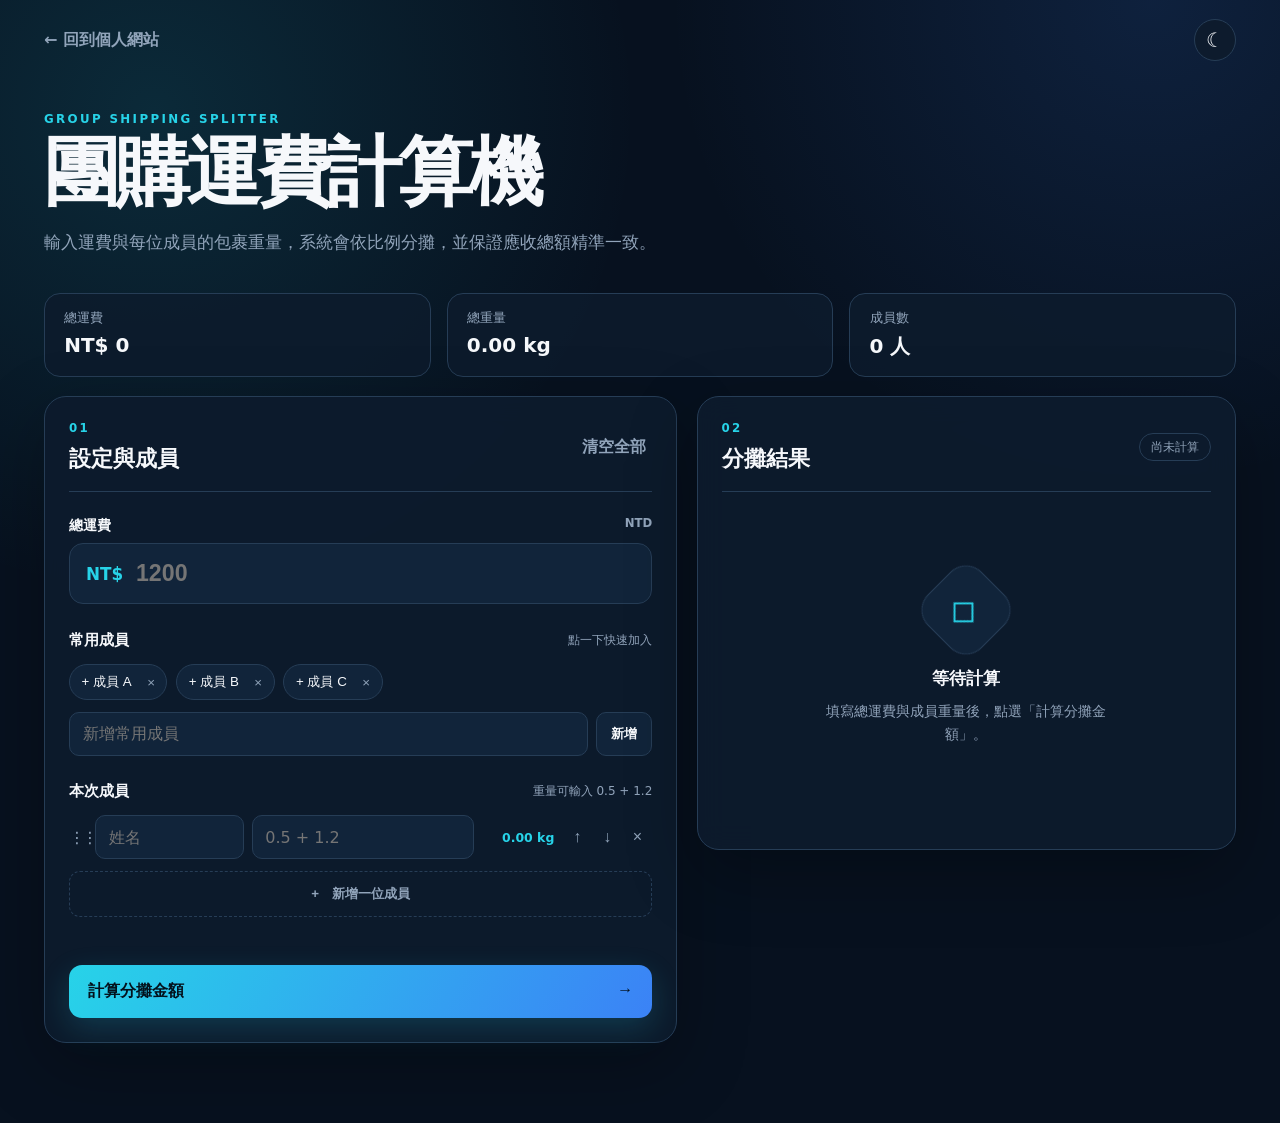
==== shipping-calculator/index.html @ 160c87be "Add optimized group shipping calculator" ====
<!doctype html>
<html lang="zh-Hant">
<head>
  <meta charset="utf-8">
  <meta name="viewport" content="width=device-width, initial-scale=1">
  <meta name="theme-color" content="#07111f">
  <title>團購運費計算機</title>
  <meta name="description" content="依重量比例公平分攤團購運費，支援重量加總、常用成員、複製與 CSV 匯出。">
  <link rel="stylesheet" href="style.css">
</head>
<body>
  <a class="skip-link" href="#calculator">跳到計算區</a>
  <header class="topbar">
    <a class="back-link" href="../" aria-label="回到劉峻瑋個人網站">← <span>回到個人網站</span></a>
    <button id="theme-toggle" class="icon-button" type="button" aria-label="切換深淺色模式" title="切換深淺色模式">☾</button>
  </header>

  <main id="calculator" class="app-shell">
    <section class="hero" aria-labelledby="page-title">
      <p class="eyebrow">GROUP SHIPPING SPLITTER</p>
      <h1 id="page-title">團購運費計算機</h1>
      <p>輸入運費與每位成員的包裹重量，系統會依比例分攤，並保證應收總額精準一致。</p>
    </section>

    <section class="summary-grid" aria-label="計算摘要">
      <article><span>總運費</span><strong id="summary-shipping">NT$ 0</strong></article>
      <article><span>總重量</span><strong id="summary-weight">0.00 kg</strong></article>
      <article><span>成員數</span><strong id="summary-members">0 人</strong></article>
    </section>

    <div class="workspace">
      <section class="panel input-panel" aria-labelledby="input-title">
        <div class="panel-heading">
          <div><p class="step">01</p><h2 id="input-title">設定與成員</h2></div>
          <button id="clear-all" class="text-button danger" type="button">清空全部</button>
        </div>

        <label class="field shipping-field" for="shipping">
          <span>總運費 <small>NTD</small></span>
          <span class="money-input"><b>NT$</b><input id="shipping" inputmode="numeric" type="number" min="1" step="1" placeholder="1200" autocomplete="off"></span>
        </label>

        <div class="presets-block">
          <div class="subheading"><h3>常用成員</h3><span>點一下快速加入</span></div>
          <div id="preset-list" class="preset-list" aria-label="常用成員"></div>
          <form id="preset-form" class="inline-form">
            <label class="sr-only" for="preset-name">新增常用成員姓名</label>
            <input id="preset-name" maxlength="30" placeholder="新增常用成員">
            <button type="submit">新增</button>
          </form>
        </div>

        <div class="members-block">
          <div class="subheading"><h3>本次成員</h3><span>重量可輸入 0.5 + 1.2</span></div>
          <div id="member-list" class="member-list"></div>
          <button id="add-member" class="add-button" type="button">+　新增一位成員</button>
        </div>

        <p id="form-error" class="error-message" role="alert" aria-live="polite"></p>
        <button id="calculate" class="primary-button" type="button">計算分攤金額 <span>→</span></button>
      </section>

      <section class="panel result-panel" aria-labelledby="result-title">
        <div class="panel-heading">
          <div><p class="step">02</p><h2 id="result-title">分攤結果</h2></div>
          <span id="result-status" class="status-pill">尚未計算</span>
        </div>
        <div id="empty-result" class="empty-state">
          <div class="package-icon" aria-hidden="true">◇</div>
          <h3>等待計算</h3>
          <p>填寫總運費與成員重量後，點選「計算分攤金額」。</p>
        </div>
        <div id="result-content" class="result-content" hidden>
          <div class="result-table-wrap">
            <table>
              <thead><tr><th>成員</th><th>重量</th><th>比例</th><th>應付</th></tr></thead>
              <tbody id="result-rows"></tbody>
              <tfoot><tr><th>合計</th><td id="result-weight"></td><td>100%</td><td id="result-total"></td></tr></tfoot>
            </table>
          </div>
          <p class="rounding-note">金額以最大餘數法公平取整，加總必定等於總運費。</p>
          <div class="result-actions">
            <button id="copy-result" type="button">複製結果</button>
            <button id="export-csv" type="button">匯出 CSV</button>
          </div>
          <p id="copy-status" class="copy-status" role="status" aria-live="polite"></p>
        </div>
      </section>
    </div>
  </main>

  <template id="member-template">
    <div class="member-row">
      <span class="drag-handle" aria-hidden="true">⋮⋮</span>
      <label><span class="sr-only">成員姓名</span><input class="member-name" maxlength="30" placeholder="姓名" autocomplete="off"></label>
      <label><span class="sr-only">重量計算式</span><input class="member-weight" inputmode="decimal" placeholder="0.5 + 1.2" autocomplete="off"></label>
      <output class="member-total">0.00 kg</output>
      <div class="row-actions">
        <button class="move-up" type="button" aria-label="上移">↑</button>
        <button class="move-down" type="button" aria-label="下移">↓</button>
        <button class="remove-member" type="button" aria-label="移除成員">×</button>
      </div>
    </div>
  </template>
  <script src="app.js" defer></script>
</body>
</html>
---- shipping-calculator/style.css ----
:root{color-scheme:dark;--bg:#07111f;--panel:#0d1b2d;--panel-2:#11243a;--line:#263d56;--text:#f6f8fb;--muted:#91a4ba;--cyan:#27d3e8;--blue:#3b82f6;--danger:#ff6b7a;--shadow:0 24px 70px rgba(0,0,0,.28)}
[data-theme="light"]{color-scheme:light;--bg:#edf4f8;--panel:#fff;--panel-2:#f4f8fb;--line:#d6e2eb;--text:#102033;--muted:#607286;--cyan:#0891b2;--blue:#2563eb;--danger:#d9364f;--shadow:0 24px 70px rgba(24,55,78,.12)}
*{box-sizing:border-box}html{scroll-behavior:smooth}body{margin:0;min-height:100vh;background:radial-gradient(circle at 12% 10%,rgba(39,211,232,.13),transparent 32%),radial-gradient(circle at 90% 0,rgba(59,130,246,.14),transparent 30%),var(--bg);color:var(--text);font-family:Inter,"Noto Sans TC","Microsoft JhengHei",system-ui,sans-serif}.skip-link{position:fixed;left:1rem;top:-5rem;z-index:20;padding:.7rem 1rem;background:var(--text);color:var(--bg);border-radius:.5rem}.skip-link:focus{top:1rem}.topbar{max-width:1240px;margin:auto;padding:1.2rem 1.5rem;display:flex;justify-content:space-between;align-items:center}.back-link{color:var(--muted);text-decoration:none;font-weight:700}.back-link:hover{color:var(--cyan)}.icon-button{border:1px solid var(--line);background:var(--panel);color:var(--text);width:42px;height:42px;border-radius:50%;font-size:1.25rem;cursor:pointer}.app-shell{max-width:1240px;margin:auto;padding:2rem 1.5rem 5rem}.hero{max-width:760px;margin-bottom:2.25rem}.eyebrow,.step{margin:0 0 .55rem;color:var(--cyan);font-size:.74rem;font-weight:900;letter-spacing:.2em}.hero h1{font-size:clamp(2.3rem,6vw,4.7rem);line-height:1;margin:.1rem 0 1rem;letter-spacing:-.055em}.hero>p:last-child{color:var(--muted);font-size:1.05rem;line-height:1.8}.summary-grid{display:grid;grid-template-columns:repeat(3,1fr);gap:1rem;margin-bottom:1.2rem}.summary-grid article{padding:1rem 1.2rem;border:1px solid var(--line);background:color-mix(in srgb,var(--panel) 86%,transparent);border-radius:16px}.summary-grid span{display:block;color:var(--muted);font-size:.8rem}.summary-grid strong{display:block;margin-top:.35rem;font-size:1.25rem}.workspace{display:grid;grid-template-columns:minmax(0,1.08fr) minmax(380px,.92fr);gap:1.2rem;align-items:start}.panel{background:color-mix(in srgb,var(--panel) 94%,transparent);border:1px solid var(--line);border-radius:22px;padding:1.5rem;box-shadow:var(--shadow);backdrop-filter:blur(14px)}.result-panel{position:sticky;top:1rem}.panel-heading,.subheading{display:flex;align-items:center;justify-content:space-between;gap:1rem}.panel-heading{padding-bottom:1.1rem;border-bottom:1px solid var(--line)}h2,h3{margin:0}h2{font-size:1.35rem}.text-button{border:0;background:none;color:var(--muted);font:inherit;font-weight:700;cursor:pointer}.text-button.danger:hover{color:var(--danger)}.field{display:block;margin:1.5rem 0}.field>span:first-child{display:flex;justify-content:space-between;margin-bottom:.55rem;font-size:.88rem;font-weight:800}.field small{color:var(--muted)}.money-input{display:flex;align-items:center;background:var(--panel-2);border:1px solid var(--line);border-radius:14px;padding:0 1rem}.money-input:focus-within{border-color:var(--cyan);box-shadow:0 0 0 3px rgba(39,211,232,.12)}.money-input b{color:var(--cyan);font-size:1.05rem}.money-input input{width:100%;padding:1rem .8rem;border:0;background:transparent;color:var(--text);font-size:1.45rem;font-weight:850;outline:0}.presets-block,.members-block{margin-top:1.6rem}.subheading{margin-bottom:.8rem}.subheading h3{font-size:.95rem}.subheading span{color:var(--muted);font-size:.75rem}.preset-list{display:flex;flex-wrap:wrap;gap:.55rem;min-height:36px}.preset-chip{display:inline-flex;align-items:center;border:1px solid var(--line);background:var(--panel-2);border-radius:999px;overflow:hidden}.preset-chip button{border:0;background:transparent;color:var(--text);padding:.52rem .72rem;cursor:pointer}.preset-chip .delete-preset{color:var(--muted);padding-left:.25rem}.preset-chip .delete-preset:hover{color:var(--danger)}.inline-form{display:flex;gap:.5rem;margin-top:.7rem}.inline-form input,.member-row input{min-width:0;border:1px solid var(--line);background:var(--panel-2);color:var(--text);border-radius:10px;padding:.72rem .8rem;font:inherit;outline:0}.inline-form input{flex:1}.inline-form button,.result-actions button{border:1px solid var(--line);background:var(--panel-2);color:var(--text);border-radius:10px;padding:.7rem .9rem;font-weight:750;cursor:pointer}input:focus-visible,button:focus-visible,a:focus-visible{outline:3px solid color-mix(in srgb,var(--cyan) 55%,transparent);outline-offset:2px}.member-list{display:grid;gap:.6rem}.member-row{display:grid;grid-template-columns:18px minmax(95px,.8fr) minmax(130px,1.2fr) 72px auto;gap:.5rem;align-items:center}.drag-handle{color:var(--muted);letter-spacing:-.18em}.member-row label,.member-row input{width:100%}.member-total{text-align:right;color:var(--cyan);font-size:.78rem;font-weight:800}.row-actions{display:flex}.row-actions button{width:30px;height:34px;border:0;background:transparent;color:var(--muted);cursor:pointer;font-size:1rem}.row-actions button:hover{color:var(--cyan)}.row-actions .remove-member:hover{color:var(--danger)}.add-button{width:100%;margin-top:.75rem;padding:.8rem;border:1px dashed var(--line);background:transparent;color:var(--muted);border-radius:11px;cursor:pointer;font-weight:750}.add-button:hover{border-color:var(--cyan);color:var(--cyan)}.error-message{min-height:1.4rem;color:var(--danger);font-size:.84rem;margin:.8rem 0}.primary-button{width:100%;border:0;background:linear-gradient(120deg,var(--cyan),var(--blue));color:#03111c;padding:1rem 1.2rem;border-radius:13px;font-size:1rem;font-weight:900;display:flex;justify-content:space-between;cursor:pointer;box-shadow:0 10px 30px rgba(39,211,232,.18)}.primary-button:hover{transform:translateY(-1px);filter:brightness(1.08)}.status-pill{padding:.36rem .7rem;border:1px solid var(--line);border-radius:99px;color:var(--muted);font-size:.72rem}.status-pill.ready{color:var(--cyan);border-color:color-mix(in srgb,var(--cyan) 45%,var(--line));background:color-mix(in srgb,var(--cyan) 8%,transparent)}.empty-state{text-align:center;padding:5rem 1rem}.package-icon{width:76px;height:76px;display:grid;place-items:center;margin:0 auto 1.2rem;border:1px solid var(--line);border-radius:22px;background:var(--panel-2);color:var(--cyan);font-size:2.3rem;transform:rotate(45deg)}.empty-state h3{font-size:1.05rem}.empty-state p{max-width:320px;margin:.65rem auto 0;color:var(--muted);line-height:1.6;font-size:.88rem}.result-content{padding-top:1rem}.result-table-wrap{overflow-x:auto}table{width:100%;border-collapse:collapse;font-variant-numeric:tabular-nums}th,td{padding:.85rem .45rem;border-bottom:1px solid var(--line);text-align:right;white-space:nowrap}th:first-child,td:first-child{text-align:left}thead th{color:var(--muted);font-size:.72rem;text-transform:uppercase}tbody td:last-child,tfoot td:last-child{color:var(--cyan);font-weight:900}tfoot th,tfoot td{border-bottom:0;padding-top:1.1rem}.rounding-note{color:var(--muted);font-size:.75rem;line-height:1.55;padding:.85rem;background:var(--panel-2);border-radius:10px}.result-actions{display:grid;grid-template-columns:1fr 1fr;gap:.6rem;margin-top:1rem}.result-actions button:hover{border-color:var(--cyan);color:var(--cyan)}.copy-status{min-height:1.2rem;text-align:center;color:var(--cyan);font-size:.78rem}.sr-only{position:absolute;width:1px;height:1px;padding:0;margin:-1px;overflow:hidden;clip:rect(0,0,0,0);white-space:nowrap;border:0}
@media(max-width:900px){.workspace{grid-template-columns:1fr}.result-panel{position:static}.hero h1{font-size:clamp(2.4rem,10vw,4rem)}}
@media(max-width:600px){.topbar,.app-shell{padding-left:1rem;padding-right:1rem}.app-shell{padding-top:1rem}.summary-grid{grid-template-columns:1fr 1fr}.summary-grid article:first-child{grid-column:1/-1}.panel{padding:1rem;border-radius:18px}.member-row{grid-template-columns:minmax(80px,.85fr) minmax(110px,1.15fr) 64px}.drag-handle{display:none}.row-actions{grid-column:1/-1;justify-content:flex-end;margin-top:-.3rem}.member-row input{font-size:16px}.subheading{align-items:flex-end}.subheading span{text-align:right}.back-link span{display:none}}
@media(prefers-reduced-motion:reduce){html{scroll-behavior:auto}*,*::before,*::after{transition:none!important}}
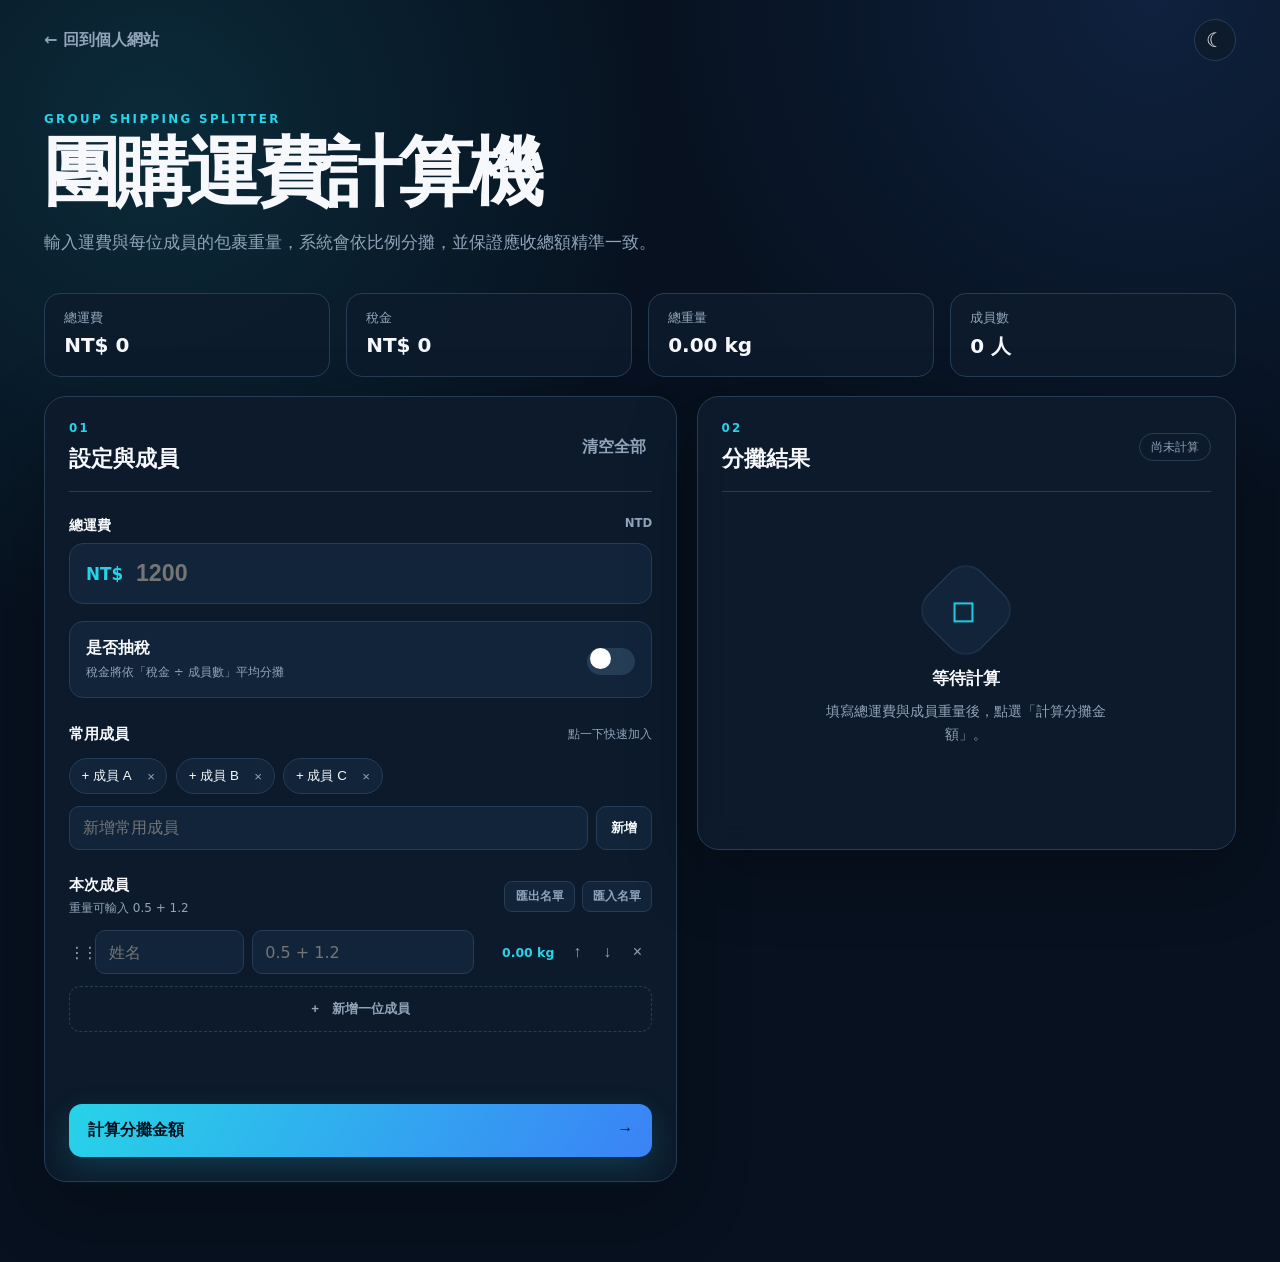
==== commit 38a15ffd: "Add tax splitting and member list transfer" ====
--- a/shipping-calculator/index.html
+++ b/shipping-calculator/index.html
@@ -6,7 +6,8 @@
   <meta name="theme-color" content="#07111f">
   <title>團購運費計算機</title>
   <meta name="description" content="依重量比例公平分攤團購運費，支援重量加總、常用成員、複製與 CSV 匯出。">
-  <link rel="stylesheet" href="style.css">
+  <link rel="icon" href="../assets/icon/pwa-192.png">
+  <link rel="stylesheet" href="style.css?v=6">
 </head>
 <body>
   <a class="skip-link" href="#calculator">跳到計算區</a>
@@ -24,6 +25,7 @@
 
     <section class="summary-grid" aria-label="計算摘要">
       <article><span>總運費</span><strong id="summary-shipping">NT$ 0</strong></article>
+      <article><span>稅金</span><strong id="summary-tax">NT$ 0</strong></article>
       <article><span>總重量</span><strong id="summary-weight">0.00 kg</strong></article>
       <article><span>成員數</span><strong id="summary-members">0 人</strong></article>
     </section>
@@ -40,6 +42,17 @@
           <span class="money-input"><b>NT$</b><input id="shipping" inputmode="numeric" type="number" min="1" step="1" placeholder="1200" autocomplete="off"></span>
         </label>
 
+        <div class="tax-block">
+          <label class="tax-toggle" for="tax-enabled">
+            <span><strong>是否抽稅</strong><small>稅金將依「稅金 ÷ 成員數」平均分攤</small></span>
+            <span class="switch"><input id="tax-enabled" type="checkbox"><span aria-hidden="true"></span></span>
+          </label>
+          <label id="tax-field" class="field tax-field" for="tax" hidden>
+            <span>稅金總額 <small>NTD</small></span>
+            <span class="money-input"><b>NT$</b><input id="tax" inputmode="numeric" type="number" min="1" step="1" placeholder="300" autocomplete="off"></span>
+          </label>
+        </div>
+
         <div class="presets-block">
           <div class="subheading"><h3>常用成員</h3><span>點一下快速加入</span></div>
           <div id="preset-list" class="preset-list" aria-label="常用成員"></div>
@@ -51,9 +64,17 @@
         </div>
 
         <div class="members-block">
-          <div class="subheading"><h3>本次成員</h3><span>重量可輸入 0.5 + 1.2</span></div>
+          <div class="subheading members-heading">
+            <div><h3>本次成員</h3><span>重量可輸入 0.5 + 1.2</span></div>
+            <div class="list-actions">
+              <button id="export-list" type="button">匯出名單</button>
+              <button id="import-list" type="button">匯入名單</button>
+              <input id="import-file" class="sr-only" type="file" accept="application/json,.json">
+            </div>
+          </div>
           <div id="member-list" class="member-list"></div>
           <button id="add-member" class="add-button" type="button">+　新增一位成員</button>
+          <p id="list-status" class="list-status" role="status" aria-live="polite"></p>
         </div>
 
         <p id="form-error" class="error-message" role="alert" aria-live="polite"></p>
@@ -73,9 +94,9 @@
         <div id="result-content" class="result-content" hidden>
           <div class="result-table-wrap">
             <table>
-              <thead><tr><th>成員</th><th>重量</th><th>比例</th><th>應付</th></tr></thead>
+              <thead><tr><th>成員</th><th>重量</th><th>比例</th><th>運費</th><th>稅金</th><th>應付</th></tr></thead>
               <tbody id="result-rows"></tbody>
-              <tfoot><tr><th>合計</th><td id="result-weight"></td><td>100%</td><td id="result-total"></td></tr></tfoot>
+              <tfoot><tr><th>合計</th><td id="result-weight"></td><td>100%</td><td id="result-shipping"></td><td id="result-tax"></td><td id="result-total"></td></tr></tfoot>
             </table>
           </div>
           <p class="rounding-note">金額以最大餘數法公平取整，加總必定等於總運費。</p>
@@ -102,6 +123,6 @@
       </div>
     </div>
   </template>
-  <script src="app.js" defer></script>
+  <script src="app.js?v=6" defer></script>
 </body>
 </html>
--- a/shipping-calculator/style.css
+++ b/shipping-calculator/style.css
@@ -1,6 +1,27 @@
 :root{color-scheme:dark;--bg:#07111f;--panel:#0d1b2d;--panel-2:#11243a;--line:#263d56;--text:#f6f8fb;--muted:#91a4ba;--cyan:#27d3e8;--blue:#3b82f6;--danger:#ff6b7a;--shadow:0 24px 70px rgba(0,0,0,.28)}
+[hidden]{display:none!important}
 [data-theme="light"]{color-scheme:light;--bg:#edf4f8;--panel:#fff;--panel-2:#f4f8fb;--line:#d6e2eb;--text:#102033;--muted:#607286;--cyan:#0891b2;--blue:#2563eb;--danger:#d9364f;--shadow:0 24px 70px rgba(24,55,78,.12)}
 *{box-sizing:border-box}html{scroll-behavior:smooth}body{margin:0;min-height:100vh;background:radial-gradient(circle at 12% 10%,rgba(39,211,232,.13),transparent 32%),radial-gradient(circle at 90% 0,rgba(59,130,246,.14),transparent 30%),var(--bg);color:var(--text);font-family:Inter,"Noto Sans TC","Microsoft JhengHei",system-ui,sans-serif}.skip-link{position:fixed;left:1rem;top:-5rem;z-index:20;padding:.7rem 1rem;background:var(--text);color:var(--bg);border-radius:.5rem}.skip-link:focus{top:1rem}.topbar{max-width:1240px;margin:auto;padding:1.2rem 1.5rem;display:flex;justify-content:space-between;align-items:center}.back-link{color:var(--muted);text-decoration:none;font-weight:700}.back-link:hover{color:var(--cyan)}.icon-button{border:1px solid var(--line);background:var(--panel);color:var(--text);width:42px;height:42px;border-radius:50%;font-size:1.25rem;cursor:pointer}.app-shell{max-width:1240px;margin:auto;padding:2rem 1.5rem 5rem}.hero{max-width:760px;margin-bottom:2.25rem}.eyebrow,.step{margin:0 0 .55rem;color:var(--cyan);font-size:.74rem;font-weight:900;letter-spacing:.2em}.hero h1{font-size:clamp(2.3rem,6vw,4.7rem);line-height:1;margin:.1rem 0 1rem;letter-spacing:-.055em}.hero>p:last-child{color:var(--muted);font-size:1.05rem;line-height:1.8}.summary-grid{display:grid;grid-template-columns:repeat(3,1fr);gap:1rem;margin-bottom:1.2rem}.summary-grid article{padding:1rem 1.2rem;border:1px solid var(--line);background:color-mix(in srgb,var(--panel) 86%,transparent);border-radius:16px}.summary-grid span{display:block;color:var(--muted);font-size:.8rem}.summary-grid strong{display:block;margin-top:.35rem;font-size:1.25rem}.workspace{display:grid;grid-template-columns:minmax(0,1.08fr) minmax(380px,.92fr);gap:1.2rem;align-items:start}.panel{background:color-mix(in srgb,var(--panel) 94%,transparent);border:1px solid var(--line);border-radius:22px;padding:1.5rem;box-shadow:var(--shadow);backdrop-filter:blur(14px)}.result-panel{position:sticky;top:1rem}.panel-heading,.subheading{display:flex;align-items:center;justify-content:space-between;gap:1rem}.panel-heading{padding-bottom:1.1rem;border-bottom:1px solid var(--line)}h2,h3{margin:0}h2{font-size:1.35rem}.text-button{border:0;background:none;color:var(--muted);font:inherit;font-weight:700;cursor:pointer}.text-button.danger:hover{color:var(--danger)}.field{display:block;margin:1.5rem 0}.field>span:first-child{display:flex;justify-content:space-between;margin-bottom:.55rem;font-size:.88rem;font-weight:800}.field small{color:var(--muted)}.money-input{display:flex;align-items:center;background:var(--panel-2);border:1px solid var(--line);border-radius:14px;padding:0 1rem}.money-input:focus-within{border-color:var(--cyan);box-shadow:0 0 0 3px rgba(39,211,232,.12)}.money-input b{color:var(--cyan);font-size:1.05rem}.money-input input{width:100%;padding:1rem .8rem;border:0;background:transparent;color:var(--text);font-size:1.45rem;font-weight:850;outline:0}.presets-block,.members-block{margin-top:1.6rem}.subheading{margin-bottom:.8rem}.subheading h3{font-size:.95rem}.subheading span{color:var(--muted);font-size:.75rem}.preset-list{display:flex;flex-wrap:wrap;gap:.55rem;min-height:36px}.preset-chip{display:inline-flex;align-items:center;border:1px solid var(--line);background:var(--panel-2);border-radius:999px;overflow:hidden}.preset-chip button{border:0;background:transparent;color:var(--text);padding:.52rem .72rem;cursor:pointer}.preset-chip .delete-preset{color:var(--muted);padding-left:.25rem}.preset-chip .delete-preset:hover{color:var(--danger)}.inline-form{display:flex;gap:.5rem;margin-top:.7rem}.inline-form input,.member-row input{min-width:0;border:1px solid var(--line);background:var(--panel-2);color:var(--text);border-radius:10px;padding:.72rem .8rem;font:inherit;outline:0}.inline-form input{flex:1}.inline-form button,.result-actions button{border:1px solid var(--line);background:var(--panel-2);color:var(--text);border-radius:10px;padding:.7rem .9rem;font-weight:750;cursor:pointer}input:focus-visible,button:focus-visible,a:focus-visible{outline:3px solid color-mix(in srgb,var(--cyan) 55%,transparent);outline-offset:2px}.member-list{display:grid;gap:.6rem}.member-row{display:grid;grid-template-columns:18px minmax(95px,.8fr) minmax(130px,1.2fr) 72px auto;gap:.5rem;align-items:center}.drag-handle{color:var(--muted);letter-spacing:-.18em}.member-row label,.member-row input{width:100%}.member-total{text-align:right;color:var(--cyan);font-size:.78rem;font-weight:800}.row-actions{display:flex}.row-actions button{width:30px;height:34px;border:0;background:transparent;color:var(--muted);cursor:pointer;font-size:1rem}.row-actions button:hover{color:var(--cyan)}.row-actions .remove-member:hover{color:var(--danger)}.add-button{width:100%;margin-top:.75rem;padding:.8rem;border:1px dashed var(--line);background:transparent;color:var(--muted);border-radius:11px;cursor:pointer;font-weight:750}.add-button:hover{border-color:var(--cyan);color:var(--cyan)}.error-message{min-height:1.4rem;color:var(--danger);font-size:.84rem;margin:.8rem 0}.primary-button{width:100%;border:0;background:linear-gradient(120deg,var(--cyan),var(--blue));color:#03111c;padding:1rem 1.2rem;border-radius:13px;font-size:1rem;font-weight:900;display:flex;justify-content:space-between;cursor:pointer;box-shadow:0 10px 30px rgba(39,211,232,.18)}.primary-button:hover{transform:translateY(-1px);filter:brightness(1.08)}.status-pill{padding:.36rem .7rem;border:1px solid var(--line);border-radius:99px;color:var(--muted);font-size:.72rem}.status-pill.ready{color:var(--cyan);border-color:color-mix(in srgb,var(--cyan) 45%,var(--line));background:color-mix(in srgb,var(--cyan) 8%,transparent)}.empty-state{text-align:center;padding:5rem 1rem}.package-icon{width:76px;height:76px;display:grid;place-items:center;margin:0 auto 1.2rem;border:1px solid var(--line);border-radius:22px;background:var(--panel-2);color:var(--cyan);font-size:2.3rem;transform:rotate(45deg)}.empty-state h3{font-size:1.05rem}.empty-state p{max-width:320px;margin:.65rem auto 0;color:var(--muted);line-height:1.6;font-size:.88rem}.result-content{padding-top:1rem}.result-table-wrap{overflow-x:auto}table{width:100%;border-collapse:collapse;font-variant-numeric:tabular-nums}th,td{padding:.85rem .45rem;border-bottom:1px solid var(--line);text-align:right;white-space:nowrap}th:first-child,td:first-child{text-align:left}thead th{color:var(--muted);font-size:.72rem;text-transform:uppercase}tbody td:last-child,tfoot td:last-child{color:var(--cyan);font-weight:900}tfoot th,tfoot td{border-bottom:0;padding-top:1.1rem}.rounding-note{color:var(--muted);font-size:.75rem;line-height:1.55;padding:.85rem;background:var(--panel-2);border-radius:10px}.result-actions{display:grid;grid-template-columns:1fr 1fr;gap:.6rem;margin-top:1rem}.result-actions button:hover{border-color:var(--cyan);color:var(--cyan)}.copy-status{min-height:1.2rem;text-align:center;color:var(--cyan);font-size:.78rem}.sr-only{position:absolute;width:1px;height:1px;padding:0;margin:-1px;overflow:hidden;clip:rect(0,0,0,0);white-space:nowrap;border:0}
 @media(max-width:900px){.workspace{grid-template-columns:1fr}.result-panel{position:static}.hero h1{font-size:clamp(2.4rem,10vw,4rem)}}
 @media(max-width:600px){.topbar,.app-shell{padding-left:1rem;padding-right:1rem}.app-shell{padding-top:1rem}.summary-grid{grid-template-columns:1fr 1fr}.summary-grid article:first-child{grid-column:1/-1}.panel{padding:1rem;border-radius:18px}.member-row{grid-template-columns:minmax(80px,.85fr) minmax(110px,1.15fr) 64px}.drag-handle{display:none}.row-actions{grid-column:1/-1;justify-content:flex-end;margin-top:-.3rem}.member-row input{font-size:16px}.subheading{align-items:flex-end}.subheading span{text-align:right}.back-link span{display:none}}
 @media(prefers-reduced-motion:reduce){html{scroll-behavior:auto}*,*::before,*::after{transition:none!important}}
+
+/* Tax, list transfer, and number-input refinements */
+.summary-grid{grid-template-columns:repeat(4,1fr)}
+.workspace,.panel{min-width:0}.result-table-wrap{max-width:100%}
+.money-input input{appearance:textfield;-moz-appearance:textfield}
+.money-input input:focus-visible{outline:0}
+.money-input input::-webkit-inner-spin-button,.money-input input::-webkit-outer-spin-button{-webkit-appearance:none;margin:0}
+.tax-block{margin:-.45rem 0 1.2rem;border:1px solid var(--line);background:var(--panel-2);border-radius:14px;padding:1rem}
+.tax-toggle{display:flex;align-items:center;justify-content:space-between;gap:1rem;cursor:pointer}
+.tax-toggle>span:first-child{display:grid;gap:.3rem}
+.tax-toggle small{color:var(--muted);font-size:.75rem;line-height:1.45}
+.switch{position:relative;flex:0 0 auto}.switch input{position:absolute;opacity:0;pointer-events:none}
+.switch>span{display:block;width:48px;height:27px;border-radius:99px;background:var(--line);transition:.2s}
+.switch>span::after{content:"";display:block;width:21px;height:21px;margin:3px;border-radius:50%;background:#fff;transition:.2s}
+.switch input:checked+span{background:var(--cyan)}.switch input:checked+span::after{transform:translateX(21px)}
+.switch input:focus-visible+span{outline:3px solid color-mix(in srgb,var(--cyan) 55%,transparent);outline-offset:2px}
+.tax-field{margin:1rem 0 0}.members-heading>div:first-child{display:grid;gap:.25rem}.list-actions{display:flex;gap:.4rem}
+.list-actions button{border:1px solid var(--line);background:var(--panel-2);color:var(--muted);border-radius:8px;padding:.45rem .65rem;font-size:.72rem;font-weight:750;cursor:pointer}
+.list-actions button:hover{border-color:var(--cyan);color:var(--cyan)}.list-status{min-height:1.1rem;margin:.45rem 0 0;color:var(--cyan);font-size:.75rem}
+@media(max-width:600px){.summary-grid article:first-child{grid-column:auto}.members-heading{align-items:flex-start;flex-direction:column}.list-actions{width:100%}.list-actions button{flex:1}.tax-toggle{align-items:flex-start}}
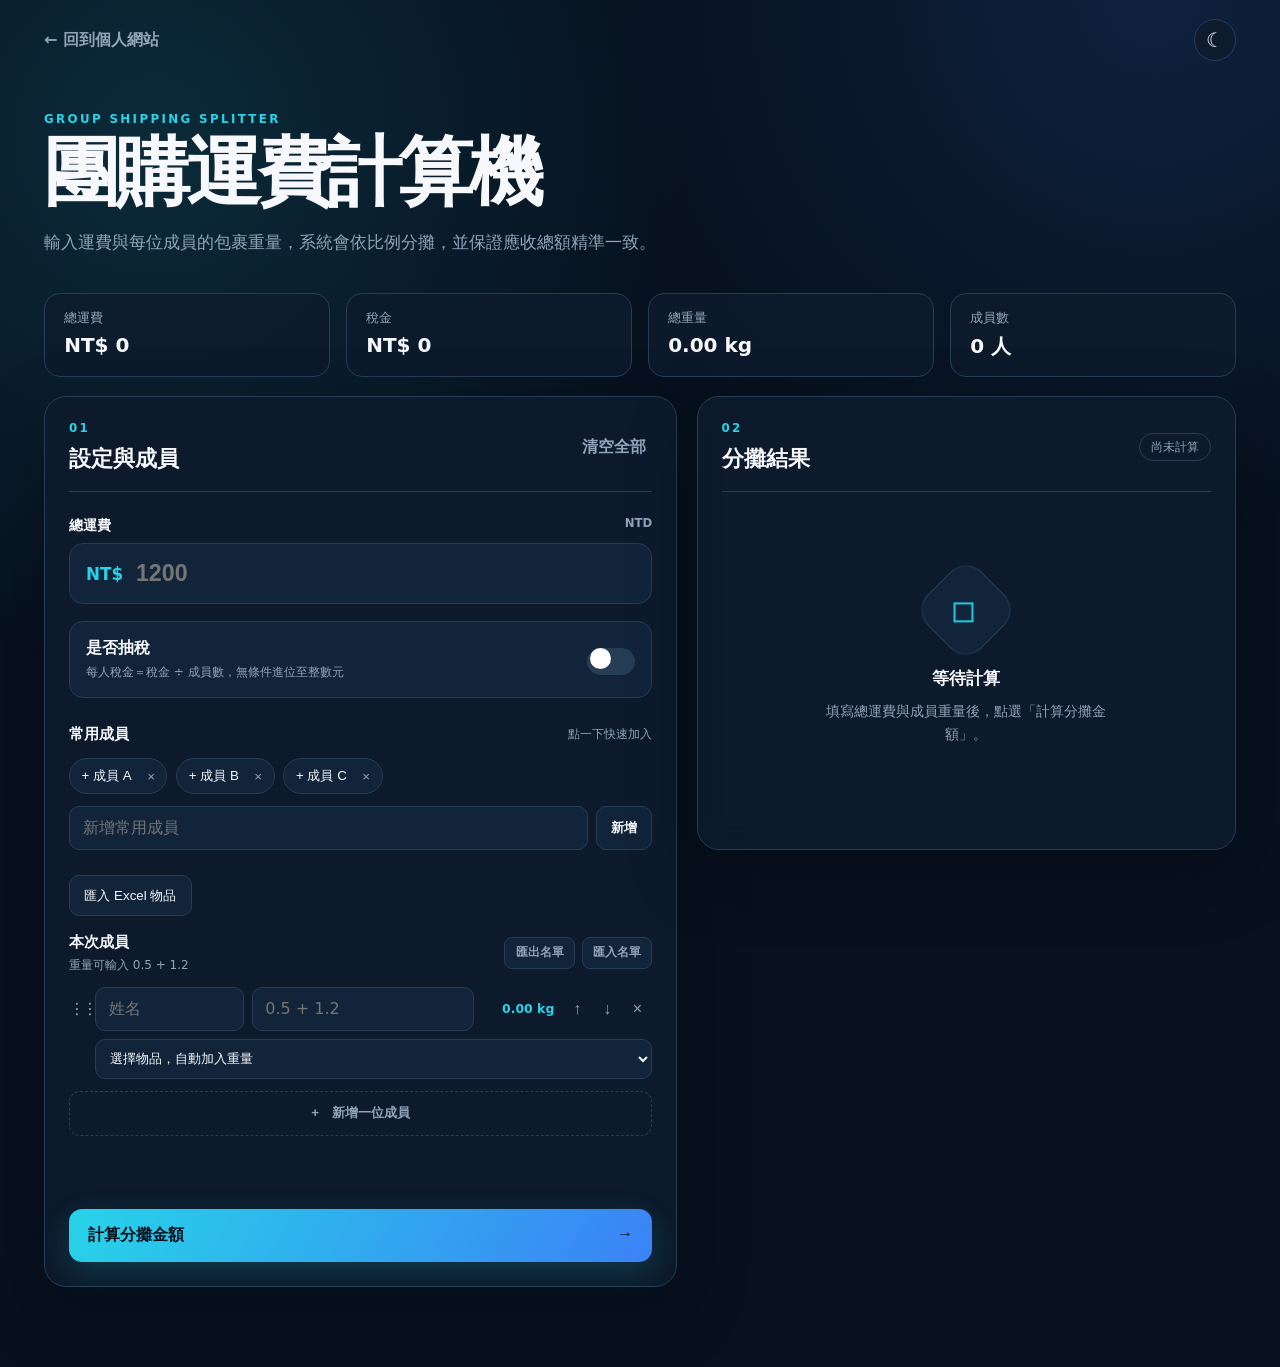
==== commit 29a21bac: "Add XLSX product picker and round up each tax share" ====
--- a/shipping-calculator/index.html
+++ b/shipping-calculator/index.html
@@ -7,7 +7,7 @@
   <title>團購運費計算機</title>
   <meta name="description" content="依重量比例公平分攤團購運費，支援重量加總、常用成員、複製與 CSV 匯出。">
   <link rel="icon" href="../assets/icon/pwa-192.png">
-  <link rel="stylesheet" href="style.css?v=6">
+  <link rel="stylesheet" href="style.css?v=7">
 </head>
 <body>
   <a class="skip-link" href="#calculator">跳到計算區</a>
@@ -44,7 +44,7 @@
 
         <div class="tax-block">
           <label class="tax-toggle" for="tax-enabled">
-            <span><strong>是否抽稅</strong><small>稅金將依「稅金 ÷ 成員數」平均分攤</small></span>
+            <span><strong>是否抽稅</strong><small>每人稅金＝稅金 ÷ 成員數，無條件進位至整數元</small></span>
             <span class="switch"><input id="tax-enabled" type="checkbox"><span aria-hidden="true"></span></span>
           </label>
           <label id="tax-field" class="field tax-field" for="tax" hidden>
@@ -64,6 +64,11 @@
         </div>
 
         <div class="members-block">
+          <div class="product-import">
+            <button id="import-products" type="button">匯入 Excel 物品</button>
+            <input id="products-file" type="file" accept=".xlsx" hidden>
+            <p id="products-status" role="status"></p>
+          </div>
           <div class="subheading members-heading">
             <div><h3>本次成員</h3><span>重量可輸入 0.5 + 1.2</span></div>
             <div class="list-actions">
@@ -99,7 +104,7 @@
               <tfoot><tr><th>合計</th><td id="result-weight"></td><td>100%</td><td id="result-shipping"></td><td id="result-tax"></td><td id="result-total"></td></tr></tfoot>
             </table>
           </div>
-          <p class="rounding-note">金額以最大餘數法公平取整，加總必定等於總運費。</p>
+          <p class="rounding-note">運費依重量分攤並精準取整；每人稅金無條件進位，因此稅金實收合計可能高於原稅金。</p>
           <div class="result-actions">
             <button id="copy-result" type="button">複製結果</button>
             <button id="export-csv" type="button">匯出 CSV</button>
@@ -115,6 +120,7 @@
       <span class="drag-handle" aria-hidden="true">⋮⋮</span>
       <label><span class="sr-only">成員姓名</span><input class="member-name" maxlength="30" placeholder="姓名" autocomplete="off"></label>
       <label><span class="sr-only">重量計算式</span><input class="member-weight" inputmode="decimal" placeholder="0.5 + 1.2" autocomplete="off"></label>
+      <label class="product-picker"><span class="sr-only">選擇物品並加入重量</span><select class="product-select" aria-label="選擇物品並加入重量"><option value="">選擇物品，自動加入重量</option></select></label>
       <output class="member-total">0.00 kg</output>
       <div class="row-actions">
         <button class="move-up" type="button" aria-label="上移">↑</button>
@@ -123,6 +129,8 @@
       </div>
     </div>
   </template>
-  <script src="app.js?v=6" defer></script>
+  <script src="vendor/xlsx.full.min.js" defer></script>
+  <script src="vendor/opencc.js" defer></script>
+  <script src="app.js?v=7" defer></script>
 </body>
 </html>
--- a/shipping-calculator/style.css
+++ b/shipping-calculator/style.css
@@ -9,6 +9,8 @@
 /* Tax, list transfer, and number-input refinements */
 .summary-grid{grid-template-columns:repeat(4,1fr)}
 .workspace,.panel{min-width:0}.result-table-wrap{max-width:100%}
+.product-import{margin-bottom:1rem}.product-import button{padding:.65rem .9rem;background:var(--panel-2);border:1px solid var(--line);border-radius:10px;color:var(--text);cursor:pointer}.product-import p{font-size:.78rem;color:var(--cyan)}.product-picker{grid-column:2/-1;grid-row:2}.product-select{width:100%;min-width:0;padding:.65rem;background:var(--panel-2);color:var(--text);border:1px solid var(--line);border-radius:10px}.product-select:focus-visible{outline:2px solid var(--cyan)}
+@media(max-width:600px){.product-picker{grid-column:1/-1;grid-row:auto}.summary-grid{grid-template-columns:repeat(2,1fr)}}
 .money-input input{appearance:textfield;-moz-appearance:textfield}
 .money-input input:focus-visible{outline:0}
 .money-input input::-webkit-inner-spin-button,.money-input input::-webkit-outer-spin-button{-webkit-appearance:none;margin:0}
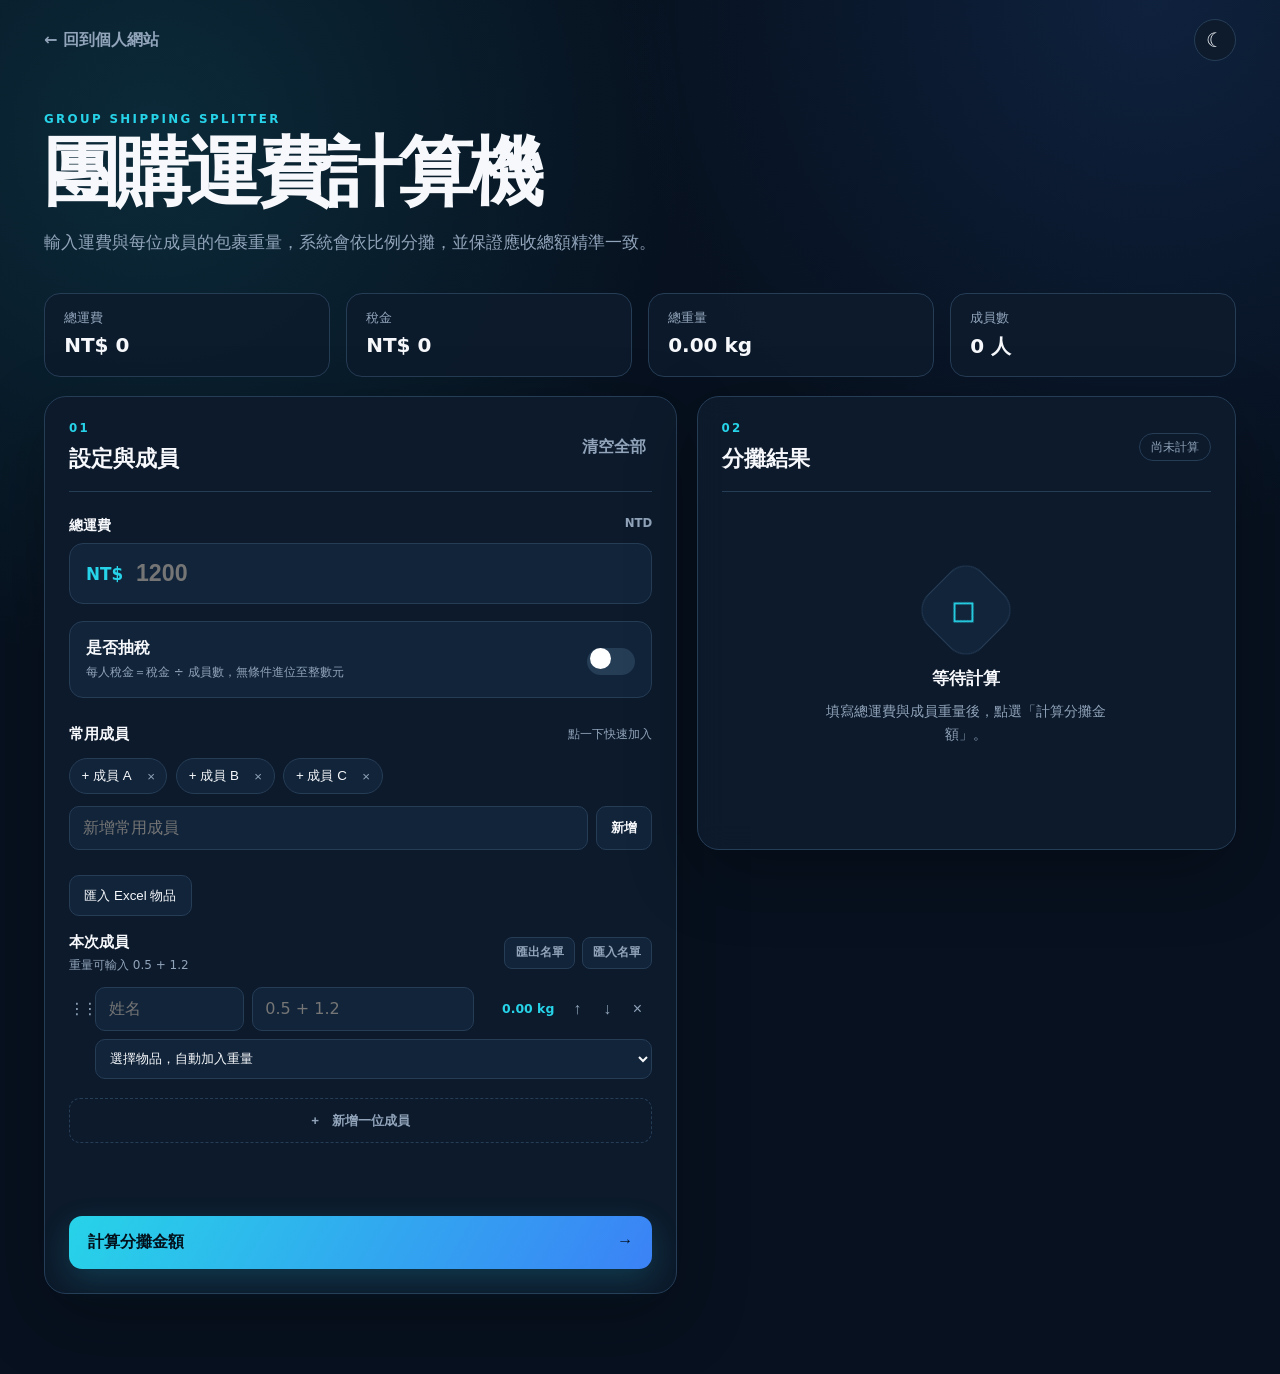
==== commit 777db4c9: "Prevent duplicate product allocation and release removed items" ====
--- a/shipping-calculator/index.html
+++ b/shipping-calculator/index.html
@@ -7,7 +7,7 @@
   <title>團購運費計算機</title>
   <meta name="description" content="依重量比例公平分攤團購運費，支援重量加總、常用成員、複製與 CSV 匯出。">
   <link rel="icon" href="../assets/icon/pwa-192.png">
-  <link rel="stylesheet" href="style.css?v=7">
+  <link rel="stylesheet" href="style.css?v=8">
 </head>
 <body>
   <a class="skip-link" href="#calculator">跳到計算區</a>
@@ -131,6 +131,6 @@
   </template>
   <script src="vendor/xlsx.full.min.js" defer></script>
   <script src="vendor/opencc.js" defer></script>
-  <script src="app.js?v=7" defer></script>
+  <script src="app.js?v=8" defer></script>
 </body>
 </html>
--- a/shipping-calculator/style.css
+++ b/shipping-calculator/style.css
@@ -9,6 +9,7 @@
 /* Tax, list transfer, and number-input refinements */
 .summary-grid{grid-template-columns:repeat(4,1fr)}
 .workspace,.panel{min-width:0}.result-table-wrap{max-width:100%}
+.product-select option:disabled{color:#8792a0;background:var(--panel-2)}.selected-products{display:flex;flex-wrap:wrap;gap:.4rem;margin-top:.45rem}.selected-products button{border:1px solid var(--line);border-radius:8px;background:var(--panel-2);color:var(--cyan);padding:.4rem .6rem;cursor:pointer;text-align:left}
 .product-import{margin-bottom:1rem}.product-import button{padding:.65rem .9rem;background:var(--panel-2);border:1px solid var(--line);border-radius:10px;color:var(--text);cursor:pointer}.product-import p{font-size:.78rem;color:var(--cyan)}.product-picker{grid-column:2/-1;grid-row:2}.product-select{width:100%;min-width:0;padding:.65rem;background:var(--panel-2);color:var(--text);border:1px solid var(--line);border-radius:10px}.product-select:focus-visible{outline:2px solid var(--cyan)}
 @media(max-width:600px){.product-picker{grid-column:1/-1;grid-row:auto}.summary-grid{grid-template-columns:repeat(2,1fr)}}
 .money-input input{appearance:textfield;-moz-appearance:textfield}
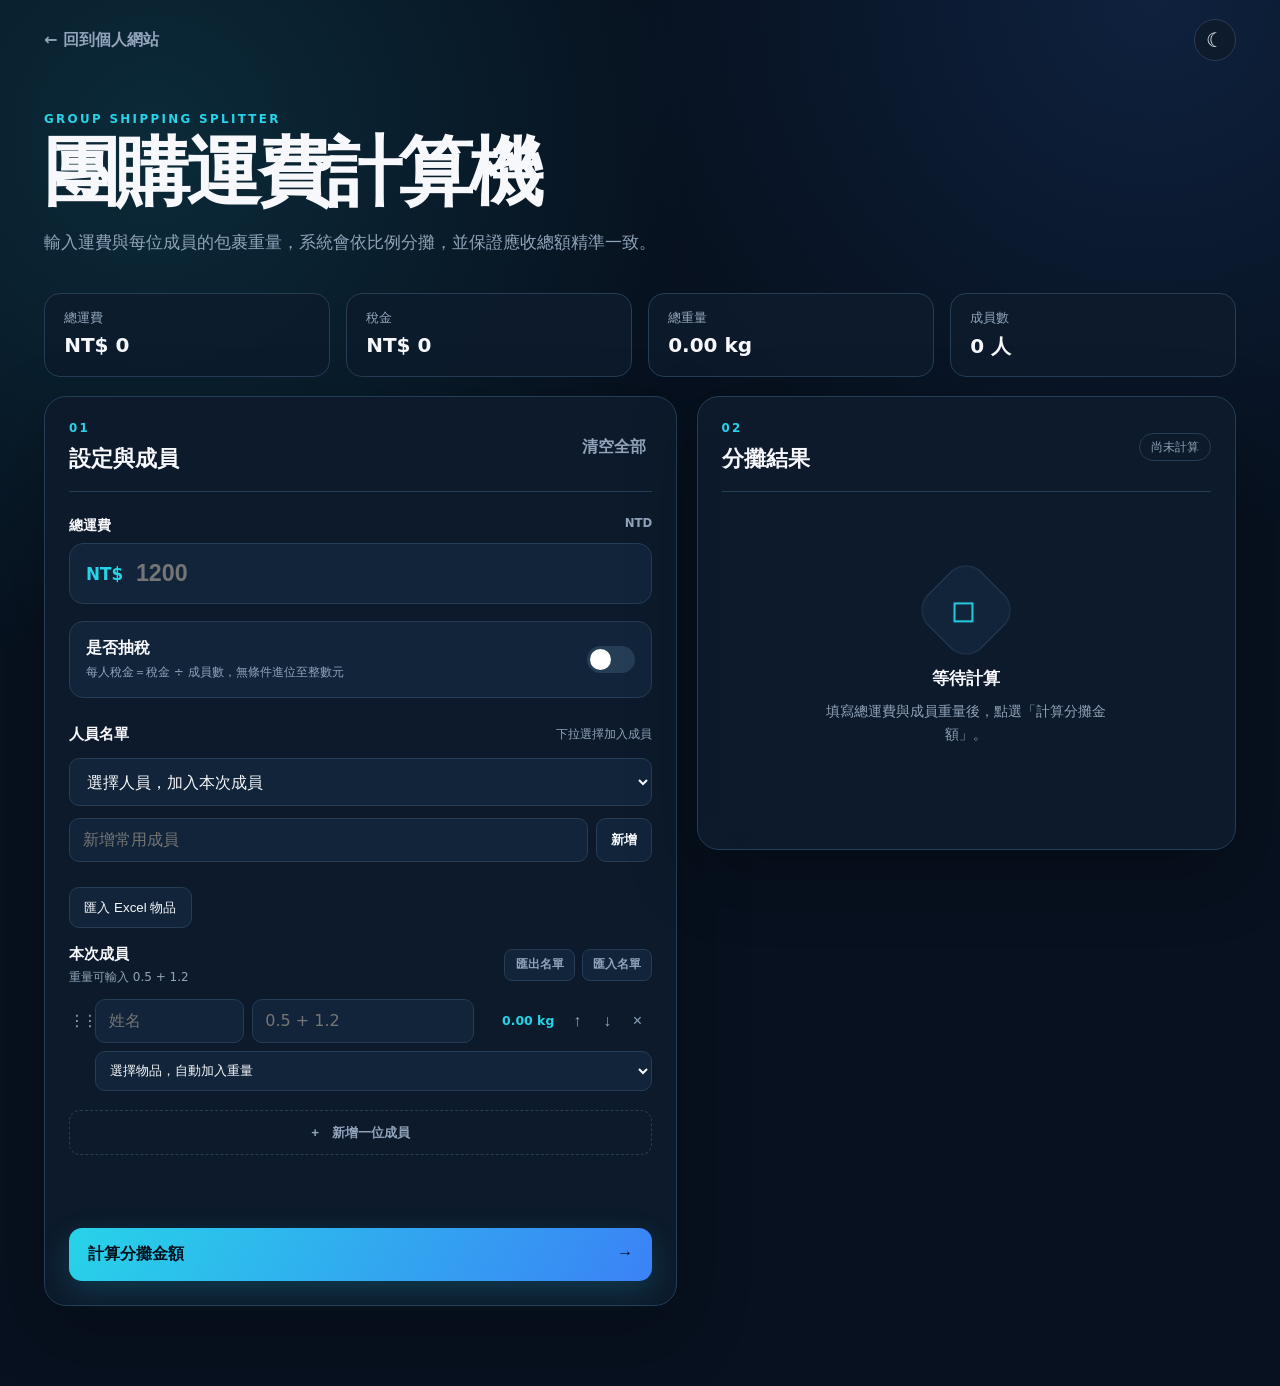
==== commit 99c445fe: "Align tax toggle and select imported members from dropdown" ====
--- a/shipping-calculator/index.html
+++ b/shipping-calculator/index.html
@@ -7,7 +7,7 @@
   <title>團購運費計算機</title>
   <meta name="description" content="依重量比例公平分攤團購運費，支援重量加總、常用成員、複製與 CSV 匯出。">
   <link rel="icon" href="../assets/icon/pwa-192.png">
-  <link rel="stylesheet" href="style.css?v=8">
+  <link rel="stylesheet" href="style.css?v=9">
 </head>
 <body>
   <a class="skip-link" href="#calculator">跳到計算區</a>
@@ -54,7 +54,7 @@
         </div>
 
         <div class="presets-block">
-          <div class="subheading"><h3>常用成員</h3><span>點一下快速加入</span></div>
+          <div class="subheading"><h3>人員名單</h3><span>下拉選擇加入成員</span></div>
           <div id="preset-list" class="preset-list" aria-label="常用成員"></div>
           <form id="preset-form" class="inline-form">
             <label class="sr-only" for="preset-name">新增常用成員姓名</label>
@@ -131,6 +131,6 @@
   </template>
   <script src="vendor/xlsx.full.min.js" defer></script>
   <script src="vendor/opencc.js" defer></script>
-  <script src="app.js?v=8" defer></script>
+  <script src="app.js?v=9" defer></script>
 </body>
 </html>
--- a/shipping-calculator/style.css
+++ b/shipping-calculator/style.css
@@ -20,8 +20,9 @@
 .tax-toggle>span:first-child{display:grid;gap:.3rem}
 .tax-toggle small{color:var(--muted);font-size:.75rem;line-height:1.45}
 .switch{position:relative;flex:0 0 auto}.switch input{position:absolute;opacity:0;pointer-events:none}
-.switch>span{display:block;width:48px;height:27px;border-radius:99px;background:var(--line);transition:.2s}
-.switch>span::after{content:"";display:block;width:21px;height:21px;margin:3px;border-radius:50%;background:#fff;transition:.2s}
+.switch>span{position:relative;display:block;width:48px;height:27px;border-radius:99px;background:var(--line);transition:.2s}
+.switch>span::after{content:"";position:absolute;top:3px;left:3px;display:block;width:21px;height:21px;margin:0;border-radius:50%;background:#fff;transition:.2s}
+.person-select{width:100%;padding:.8rem;border:1px solid var(--line);border-radius:10px;background:var(--panel-2);color:var(--text);font:inherit}.preset-list{display:block}
 .switch input:checked+span{background:var(--cyan)}.switch input:checked+span::after{transform:translateX(21px)}
 .switch input:focus-visible+span{outline:3px solid color-mix(in srgb,var(--cyan) 55%,transparent);outline-offset:2px}
 .tax-field{margin:1rem 0 0}.members-heading>div:first-child{display:grid;gap:.25rem}.list-actions{display:flex;gap:.4rem}
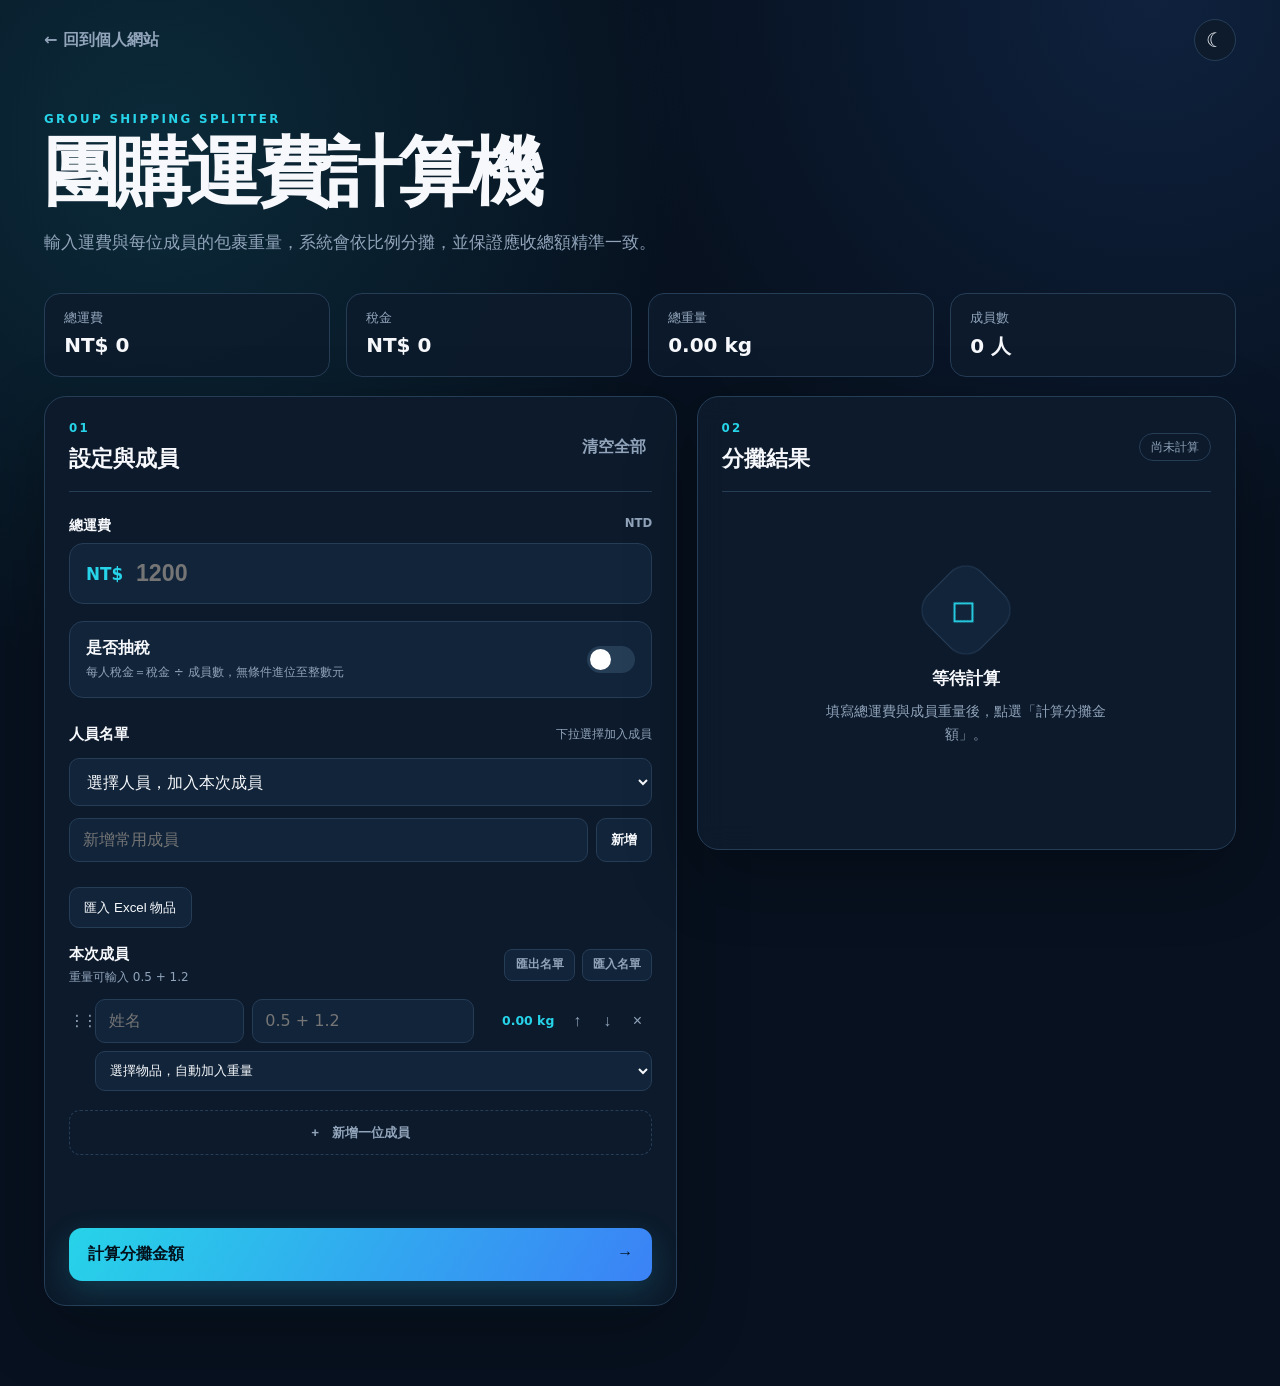
==== commit e7fa0b77: "Disable already selected members in person dropdown" ====
--- a/shipping-calculator/index.html
+++ b/shipping-calculator/index.html
@@ -7,7 +7,7 @@
   <title>團購運費計算機</title>
   <meta name="description" content="依重量比例公平分攤團購運費，支援重量加總、常用成員、複製與 CSV 匯出。">
   <link rel="icon" href="../assets/icon/pwa-192.png">
-  <link rel="stylesheet" href="style.css?v=9">
+  <link rel="stylesheet" href="style.css?v=10">
 </head>
 <body>
   <a class="skip-link" href="#calculator">跳到計算區</a>
@@ -131,6 +131,6 @@
   </template>
   <script src="vendor/xlsx.full.min.js" defer></script>
   <script src="vendor/opencc.js" defer></script>
-  <script src="app.js?v=9" defer></script>
+  <script src="app.js?v=10" defer></script>
 </body>
 </html>
